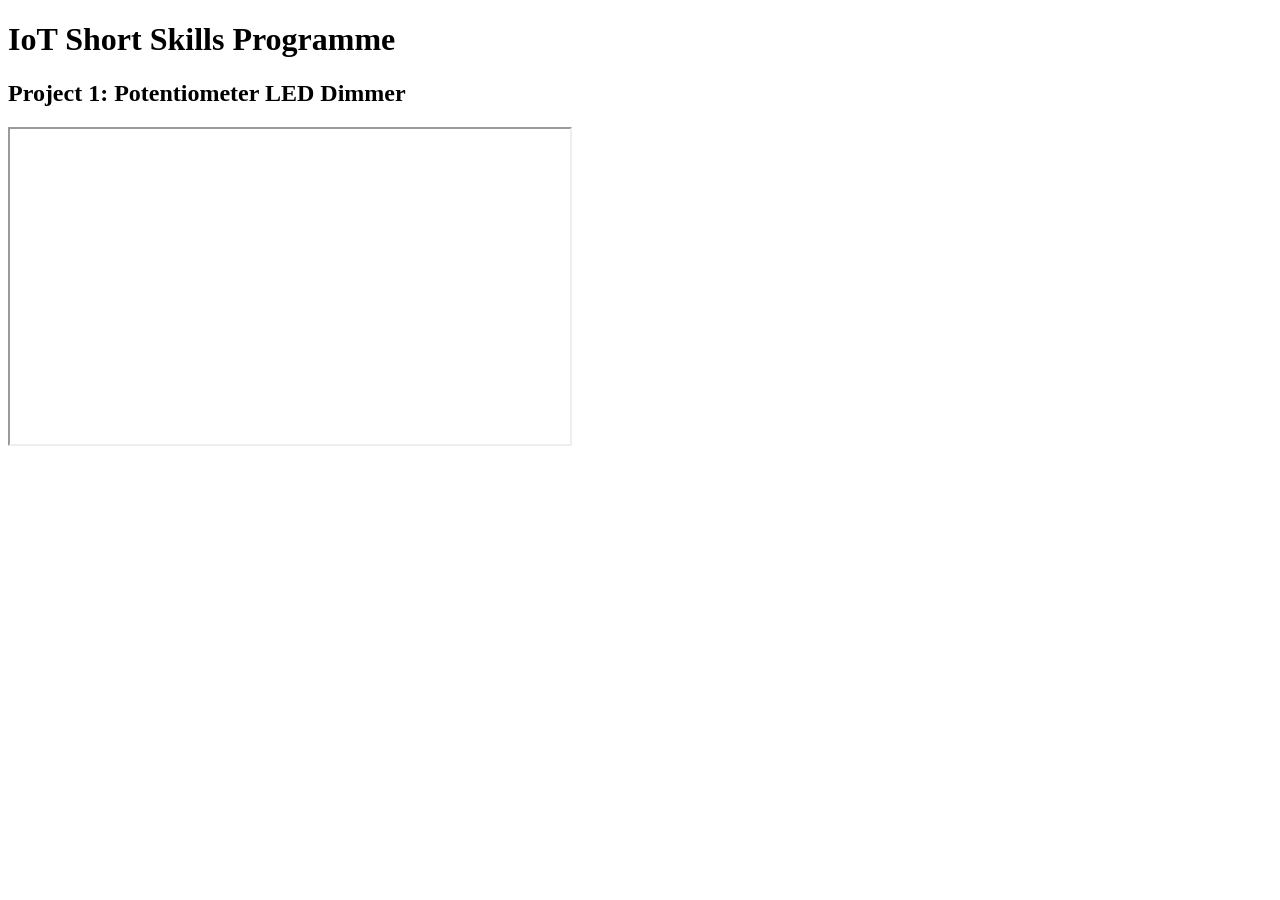
==== index.html @ 17934eb8 "Add demo page" ====
<!DOCTYPE html>
<html>
    <head>
        <title>IoT Project Demonstrations</title>
    </head>
    <body>
        <h1>IoT Short Skills Programme</h1>
        <h2>Project 1: Potentiometer LED Dimmer</h2>
        <iframe width="560" height="315"></iframe>
    </body>
</html>
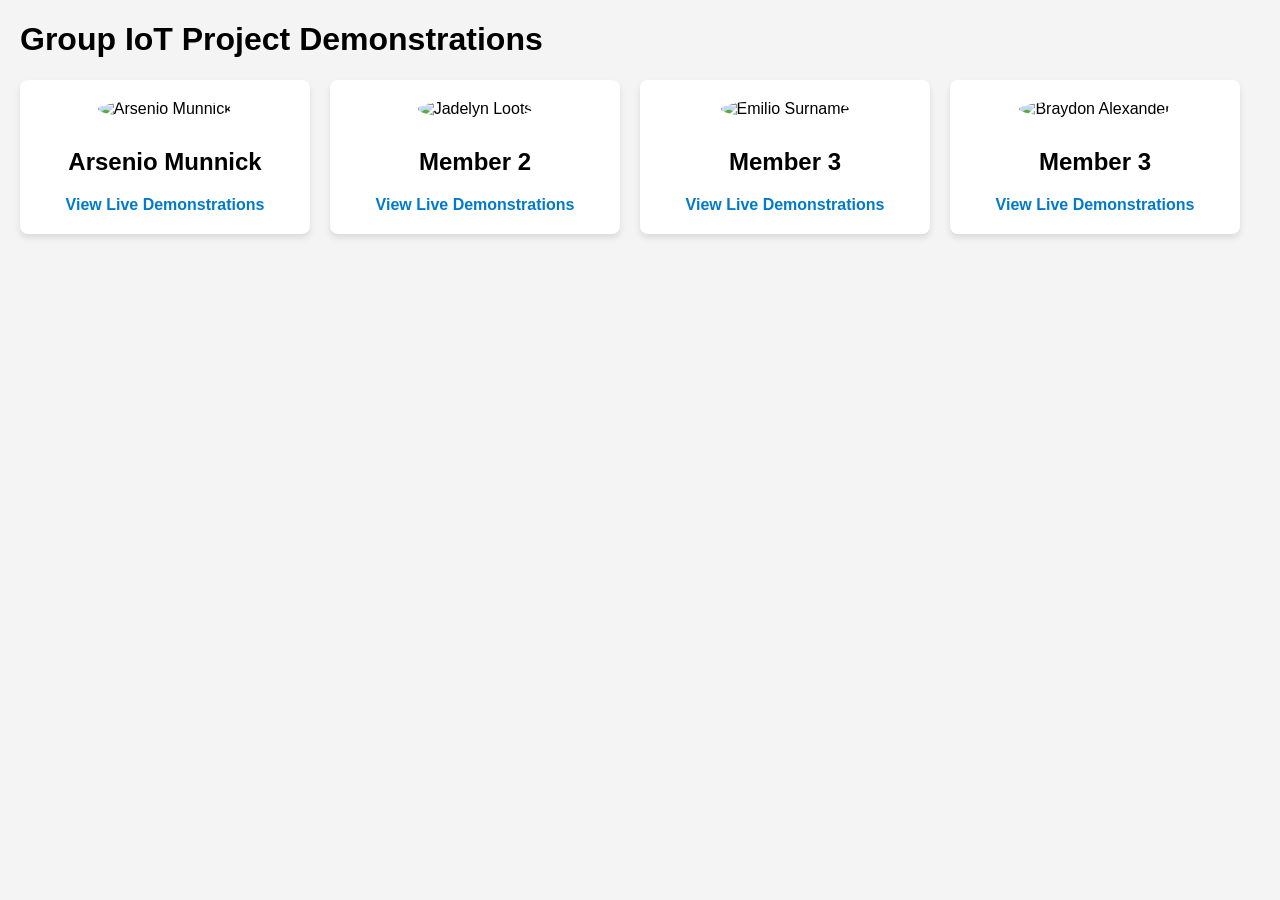
==== commit 27856d17: "Add cards and member demo pages" ====
--- a/index.html
+++ b/index.html
@@ -2,10 +2,35 @@
 <html>
     <head>
         <title>IoT Project Demonstrations</title>
+        <link rel="stylesheet" type="text/css" href="style.css">
     </head>
-    <body>
-        <h1>IoT Short Skills Programme</h1>
-        <h2>Project 1: Potentiometer LED Dimmer</h2>
-        <iframe width="560" height="315"></iframe>
-    </body>
-</html>+<body>
+  <h1>Group IoT Project Demonstrations</h1>
+
+  <div class="card-container">
+    <div class="card">
+      <img src="images/arsenio.jpg" alt="Arsenio Munnick">
+      <h2>Arsenio Munnick</h2>
+      <a href="arsenio.html">View Live Demonstrations</a>
+    </div>
+
+    <div class="card">
+      <img src="images/member2.jpg" alt="Jadelyn Loots">
+      <h2>Member 2</h2>
+      <a href="member2.html">View Live Demonstrations</a>
+    </div>
+
+    <div class="card">
+      <img src="images/member3.jpg" alt="Emilio Surname">
+      <h2>Member 3</h2>
+      <a href="member3.html">View Live Demonstrations</a>
+    </div>
+
+    <div class="card">
+      <img src="images/member3.jpg" alt="Braydon Alexander">
+      <h2>Member 3</h2>
+      <a href="member3.html">View Live Demonstrations</a>
+    </div>
+  </div>
+</body>
+</html>
--- a/style.css
+++ b/style.css
@@ -0,0 +1,33 @@
+body {
+font-family: Arial, sans-serif;
+background: #f4f4f4;
+margin: 20px;
+}
+.card-container {
+display: flex;
+flex-wrap: wrap;
+gap: 20px;
+}
+.card {
+background: white;
+border-radius: 8px;
+box-shadow: 0 4px 6px rgba(0,0,0,0.1);
+width: 250px;
+padding: 20px;
+text-align: center;
+transition: transform 0.2s;
+}
+.card:hover {
+transform: scale(1.05);
+}
+.card img {
+width: 100px;
+height: 100px;
+border-radius: 50%;
+margin-bottom: 10px;
+}
+.card a {
+text-decoration: none;
+color: #007acc;
+font-weight: bold;
+}
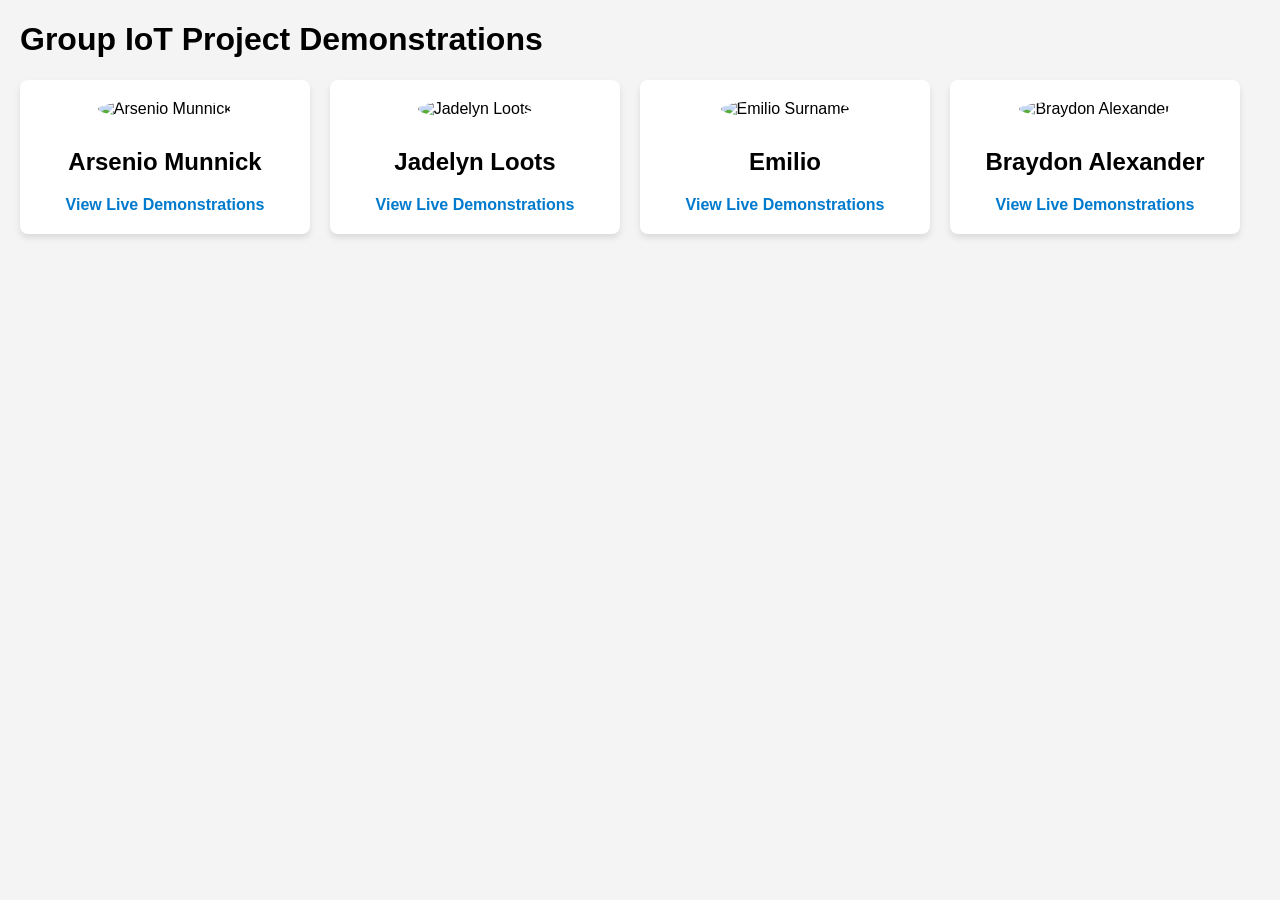
==== commit aa873106: "Update site content" ====
--- a/index.html
+++ b/index.html
@@ -16,19 +16,19 @@
 
     <div class="card">
       <img src="images/member2.jpg" alt="Jadelyn Loots">
-      <h2>Member 2</h2>
+      <h2>Jadelyn Loots</h2>
       <a href="member2.html">View Live Demonstrations</a>
     </div>
 
     <div class="card">
       <img src="images/member3.jpg" alt="Emilio Surname">
-      <h2>Member 3</h2>
+      <h2>Emilio </h2>
       <a href="member3.html">View Live Demonstrations</a>
     </div>
 
     <div class="card">
       <img src="images/member3.jpg" alt="Braydon Alexander">
-      <h2>Member 3</h2>
+      <h2>Braydon Alexander</h2>
       <a href="member3.html">View Live Demonstrations</a>
     </div>
   </div>
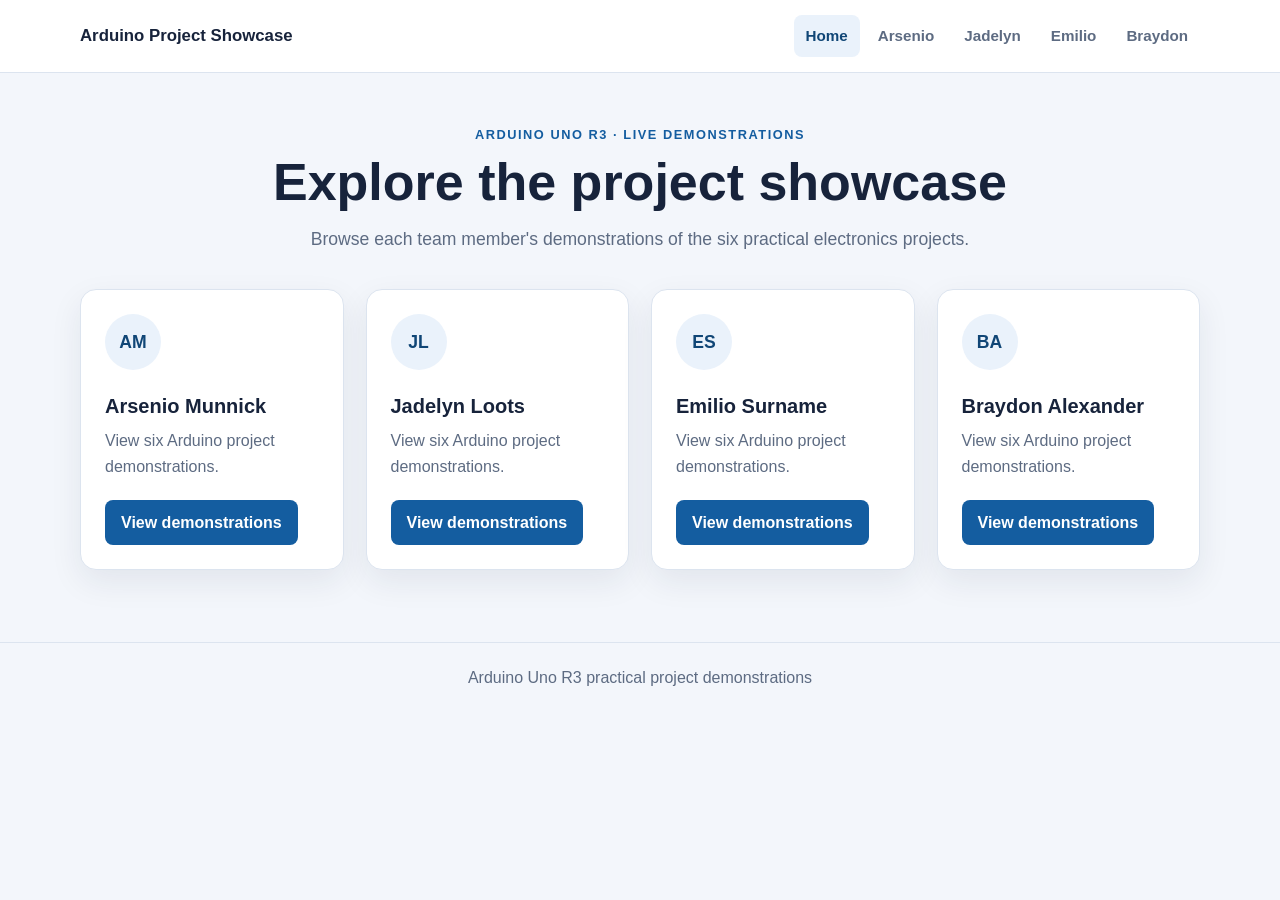
==== commit 2142103e: "Update site content" ====
--- a/index.html
+++ b/index.html
@@ -1,36 +1,67 @@
 <!DOCTYPE html>
-<html>
-    <head>
-        <title>IoT Project Demonstrations</title>
-        <link rel="stylesheet" type="text/css" href="style.css">
-    </head>
+<html lang="en">
+<head>
+  <meta charset="UTF-8">
+  <meta name="viewport" content="width=device-width, initial-scale=1">
+  <meta name="description" content="Explore the Arduino Uno R3 project demonstrations.">
+  <title>Arduino Project Demonstrations</title>
+  <link rel="stylesheet" href="style.css">
+  <script src="app.js" defer></script>
+</head>
 <body>
-  <h1>Group IoT Project Demonstrations</h1>
+  <header class="site-header">
+    <div class="header-inner">
+      <a class="brand" href="index.html">Arduino Project Showcase</a>
+      <button class="menu-toggle" type="button" aria-expanded="false" aria-controls="site-navigation">
+        Menu
+      </button>
+      <nav class="site-nav" id="site-navigation" aria-label="Main navigation">
+        <a href="index.html">Home</a>
+        <a href="member1.html">Arsenio</a>
+        <a href="member2.html">Jadelyn</a>
+        <a href="member3.html">Emilio</a>
+        <a href="member4.html">Braydon</a>
+      </nav>
+    </div>
+  </header>
 
-  <div class="card-container">
-    <div class="card">
-      <img src="images/arsenio.jpg" alt="Arsenio Munnick">
-      <h2>Arsenio Munnick</h2>
-      <a href="arsenio.html">View Live Demonstrations</a>
-    </div>
+  <main class="page-shell">
+    <section class="page-intro" aria-labelledby="page-title">
+      <p class="eyebrow">Arduino Uno R3 · Live demonstrations</p>
+      <h1 id="page-title">Explore the project showcase</h1>
+      <p>Browse each team member's demonstrations of the six practical electronics projects.</p>
+    </section>
 
-    <div class="card">
-      <img src="images/member2.jpg" alt="Jadelyn Loots">
-      <h2>Jadelyn Loots</h2>
-      <a href="member2.html">View Live Demonstrations</a>
-    </div>
+    <section class="member-grid" aria-label="Team member demonstrations">
+      <article class="member-card">
+        <span class="member-avatar" aria-hidden="true">AM</span>
+        <h2>Arsenio Munnick</h2>
+        <p>View six Arduino project demonstrations.</p>
+        <a class="button-link" href="member1.html">View demonstrations</a>
+      </article>
+      <article class="member-card">
+        <span class="member-avatar" aria-hidden="true">JL</span>
+        <h2>Jadelyn Loots</h2>
+        <p>View six Arduino project demonstrations.</p>
+        <a class="button-link" href="member2.html">View demonstrations</a>
+      </article>
+      <article class="member-card">
+        <span class="member-avatar" aria-hidden="true">ES</span>
+        <h2>Emilio Surname</h2>
+        <p>View six Arduino project demonstrations.</p>
+        <a class="button-link" href="member3.html">View demonstrations</a>
+      </article>
+      <article class="member-card">
+        <span class="member-avatar" aria-hidden="true">BA</span>
+        <h2>Braydon Alexander</h2>
+        <p>View six Arduino project demonstrations.</p>
+        <a class="button-link" href="member4.html">View demonstrations</a>
+      </article>
+    </section>
+  </main>
 
-    <div class="card">
-      <img src="images/member3.jpg" alt="Emilio Surname">
-      <h2>Emilio </h2>
-      <a href="member3.html">View Live Demonstrations</a>
-    </div>
-
-    <div class="card">
-      <img src="images/member3.jpg" alt="Braydon Alexander">
-      <h2>Braydon Alexander</h2>
-      <a href="member3.html">View Live Demonstrations</a>
-    </div>
-  </div>
+  <footer class="site-footer">
+    <p>Arduino Uno R3 practical project demonstrations</p>
+  </footer>
 </body>
 </html>
--- a/style.css
+++ b/style.css
@@ -1,33 +1,339 @@
+:root {
+  color-scheme: light;
+  --color-ink: #17233b;
+  --color-muted: #5d6b82;
+  --color-primary: #145da0;
+  --color-primary-dark: #104676;
+  --color-surface: #ffffff;
+  --color-background: #f3f6fb;
+  --color-border: #dce4ef;
+  --shadow-card: 0 12px 32px rgba(23, 35, 59, 0.08);
+}
+
+* {
+  box-sizing: border-box;
+}
+
+html {
+  scroll-behavior: smooth;
+  scroll-padding-top: 6rem;
+}
+
 body {
-font-family: Arial, sans-serif;
-background: #f4f4f4;
-margin: 20px;
-}
-.card-container {
-display: flex;
-flex-wrap: wrap;
-gap: 20px;
-}
-.card {
-background: white;
-border-radius: 8px;
-box-shadow: 0 4px 6px rgba(0,0,0,0.1);
-width: 250px;
-padding: 20px;
-text-align: center;
-transition: transform 0.2s;
-}
-.card:hover {
-transform: scale(1.05);
-}
-.card img {
-width: 100px;
-height: 100px;
-border-radius: 50%;
-margin-bottom: 10px;
-}
-.card a {
-text-decoration: none;
-color: #007acc;
-font-weight: bold;
-}
+  min-width: 320px;
+  margin: 0;
+  background: var(--color-background);
+  color: var(--color-ink);
+  font-family: Arial, sans-serif;
+  line-height: 1.6;
+}
+
+a {
+  color: var(--color-primary);
+}
+
+a:focus-visible,
+button:focus-visible {
+  outline: 3px solid #f4b942;
+  outline-offset: 3px;
+}
+
+.site-header {
+  position: sticky;
+  z-index: 10;
+  top: 0;
+  border-bottom: 1px solid var(--color-border);
+  background: rgba(255, 255, 255, 0.96);
+  backdrop-filter: blur(12px);
+}
+
+.header-inner {
+  display: flex;
+  width: min(1120px, calc(100% - 40px));
+  min-height: 72px;
+  align-items: center;
+  justify-content: space-between;
+  gap: 24px;
+  margin: 0 auto;
+}
+
+.brand {
+  color: var(--color-ink);
+  font-size: 1.05rem;
+  font-weight: 700;
+  text-decoration: none;
+}
+
+.menu-toggle {
+  display: none;
+  border: 1px solid var(--color-border);
+  border-radius: 8px;
+  padding: 8px 12px;
+  background: var(--color-surface);
+  color: var(--color-ink);
+  font: inherit;
+  font-weight: 700;
+  cursor: pointer;
+}
+
+.site-nav {
+  display: flex;
+  align-items: center;
+  gap: 6px;
+}
+
+.site-nav a {
+  border-radius: 8px;
+  padding: 9px 12px;
+  color: var(--color-muted);
+  font-size: 0.95rem;
+  font-weight: 700;
+  text-decoration: none;
+}
+
+.site-nav a:hover,
+.site-nav a[aria-current="page"] {
+  background: #eaf2fb;
+  color: var(--color-primary-dark);
+}
+
+.page-shell {
+  width: min(1120px, calc(100% - 40px));
+  margin: 0 auto;
+  padding: 52px 0 72px;
+}
+
+.page-intro {
+  max-width: 760px;
+  margin: 0 auto 36px;
+  text-align: center;
+}
+
+.eyebrow {
+  margin: 0 0 8px;
+  color: var(--color-primary);
+  font-size: 0.8rem;
+  font-weight: 700;
+  letter-spacing: 0.12em;
+  text-transform: uppercase;
+}
+
+h1,
+h2,
+h3,
+p {
+  margin-top: 0;
+}
+
+h1 {
+  margin-bottom: 12px;
+  font-size: clamp(2rem, 5vw, 3.25rem);
+  line-height: 1.15;
+}
+
+.page-intro > p:last-child {
+  margin-bottom: 0;
+  color: var(--color-muted);
+  font-size: 1.1rem;
+}
+
+.member-grid {
+  display: grid;
+  grid-template-columns: repeat(auto-fit, minmax(min(100%, 235px), 1fr));
+  gap: 22px;
+}
+
+.member-card,
+.project-card {
+  border: 1px solid var(--color-border);
+  border-radius: 16px;
+  background: var(--color-surface);
+  box-shadow: var(--shadow-card);
+}
+
+.member-card {
+  display: flex;
+  min-height: 240px;
+  flex-direction: column;
+  align-items: flex-start;
+  padding: 24px;
+  transition: transform 180ms ease, box-shadow 180ms ease;
+}
+
+.member-card:hover {
+  transform: translateY(-4px);
+  box-shadow: 0 18px 38px rgba(23, 35, 59, 0.13);
+}
+
+.member-avatar {
+  display: grid;
+  width: 56px;
+  height: 56px;
+  place-items: center;
+  margin-bottom: 20px;
+  border-radius: 50%;
+  background: #eaf2fb;
+  color: var(--color-primary-dark);
+  font-size: 1.1rem;
+  font-weight: 700;
+}
+
+.member-card h2 {
+  margin-bottom: 6px;
+  font-size: 1.25rem;
+}
+
+.member-card p {
+  margin-bottom: 20px;
+  color: var(--color-muted);
+}
+
+.button-link {
+  display: inline-flex;
+  min-height: 44px;
+  align-items: center;
+  justify-content: center;
+  margin-top: auto;
+  border-radius: 8px;
+  padding: 10px 16px;
+  background: var(--color-primary);
+  color: #ffffff;
+  font-weight: 700;
+  text-decoration: none;
+  transition: background 160ms ease;
+}
+
+.button-link:hover {
+  background: var(--color-primary-dark);
+}
+
+.project-nav {
+  display: flex;
+  flex-wrap: wrap;
+  justify-content: center;
+  gap: 8px;
+  margin: 0 0 28px;
+}
+
+.project-nav a {
+  border: 1px solid var(--color-border);
+  border-radius: 999px;
+  padding: 7px 12px;
+  background: var(--color-surface);
+  color: var(--color-muted);
+  font-size: 0.9rem;
+  font-weight: 700;
+  text-decoration: none;
+}
+
+.project-nav a:hover {
+  border-color: var(--color-primary);
+  color: var(--color-primary-dark);
+}
+
+.project-list {
+  display: grid;
+  grid-template-columns: repeat(2, minmax(0, 1fr));
+  gap: 22px;
+}
+
+.project-card {
+  overflow: hidden;
+  scroll-margin-top: 100px;
+}
+
+.project-copy {
+  padding: 22px 24px 16px;
+}
+
+.project-copy h2 {
+  margin-bottom: 0;
+  font-size: 1.25rem;
+}
+
+.project-number {
+  margin-bottom: 6px;
+  color: var(--color-primary);
+  font-size: 0.78rem;
+  font-weight: 700;
+  letter-spacing: 0.1em;
+  text-transform: uppercase;
+}
+
+.video-frame {
+  display: block;
+  width: 100%;
+  aspect-ratio: 16 / 9;
+  border: 0;
+  background: #e8edf4;
+}
+
+.video-placeholder {
+  display: grid;
+  min-height: 190px;
+  place-items: center;
+  padding: 24px;
+  background: #e8edf4;
+  color: var(--color-muted);
+  text-align: center;
+}
+
+.site-footer {
+  border-top: 1px solid var(--color-border);
+  padding: 22px 20px;
+  color: var(--color-muted);
+  text-align: center;
+}
+
+.site-footer p {
+  margin: 0;
+}
+
+@media (max-width: 700px) {
+  .header-inner {
+    min-height: 64px;
+  }
+
+  .menu-toggle {
+    display: inline-flex;
+  }
+
+  .site-nav {
+    position: absolute;
+    top: calc(100% + 1px);
+    right: 0;
+    left: 0;
+    display: none;
+    align-items: stretch;
+    flex-direction: column;
+    gap: 2px;
+    border-bottom: 1px solid var(--color-border);
+    padding: 10px 20px 14px;
+    background: var(--color-surface);
+  }
+
+  .site-nav.is-open {
+    display: flex;
+  }
+
+  .site-nav a {
+    padding: 11px 12px;
+  }
+
+  .page-shell {
+    padding-top: 38px;
+  }
+
+  .project-list {
+    grid-template-columns: 1fr;
+  }
+}
+
+@media (prefers-reduced-motion: reduce) {
+  *,
+  *::before,
+  *::after {
+    scroll-behavior: auto !important;
+    transition-duration: 0.01ms !important;
+  }
+}
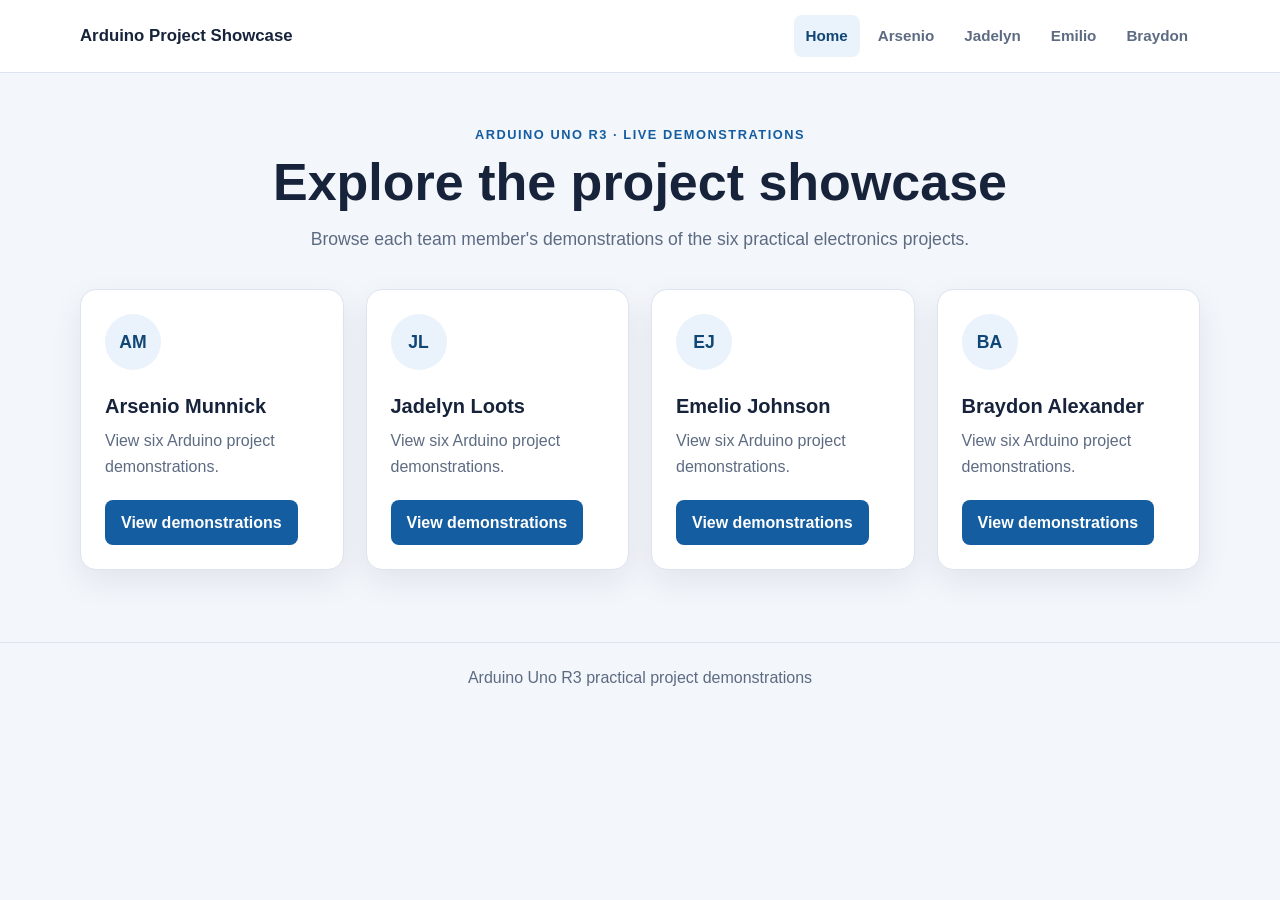
==== commit 597b9841: "Update site content" ====
--- a/index.html
+++ b/index.html
@@ -46,8 +46,8 @@
         <a class="button-link" href="member2.html">View demonstrations</a>
       </article>
       <article class="member-card">
-        <span class="member-avatar" aria-hidden="true">ES</span>
-        <h2>Emilio Surname</h2>
+        <span class="member-avatar" aria-hidden="true">EJ</span>
+        <h2>Emelio Johnson</h2>
         <p>View six Arduino project demonstrations.</p>
         <a class="button-link" href="member3.html">View demonstrations</a>
       </article>
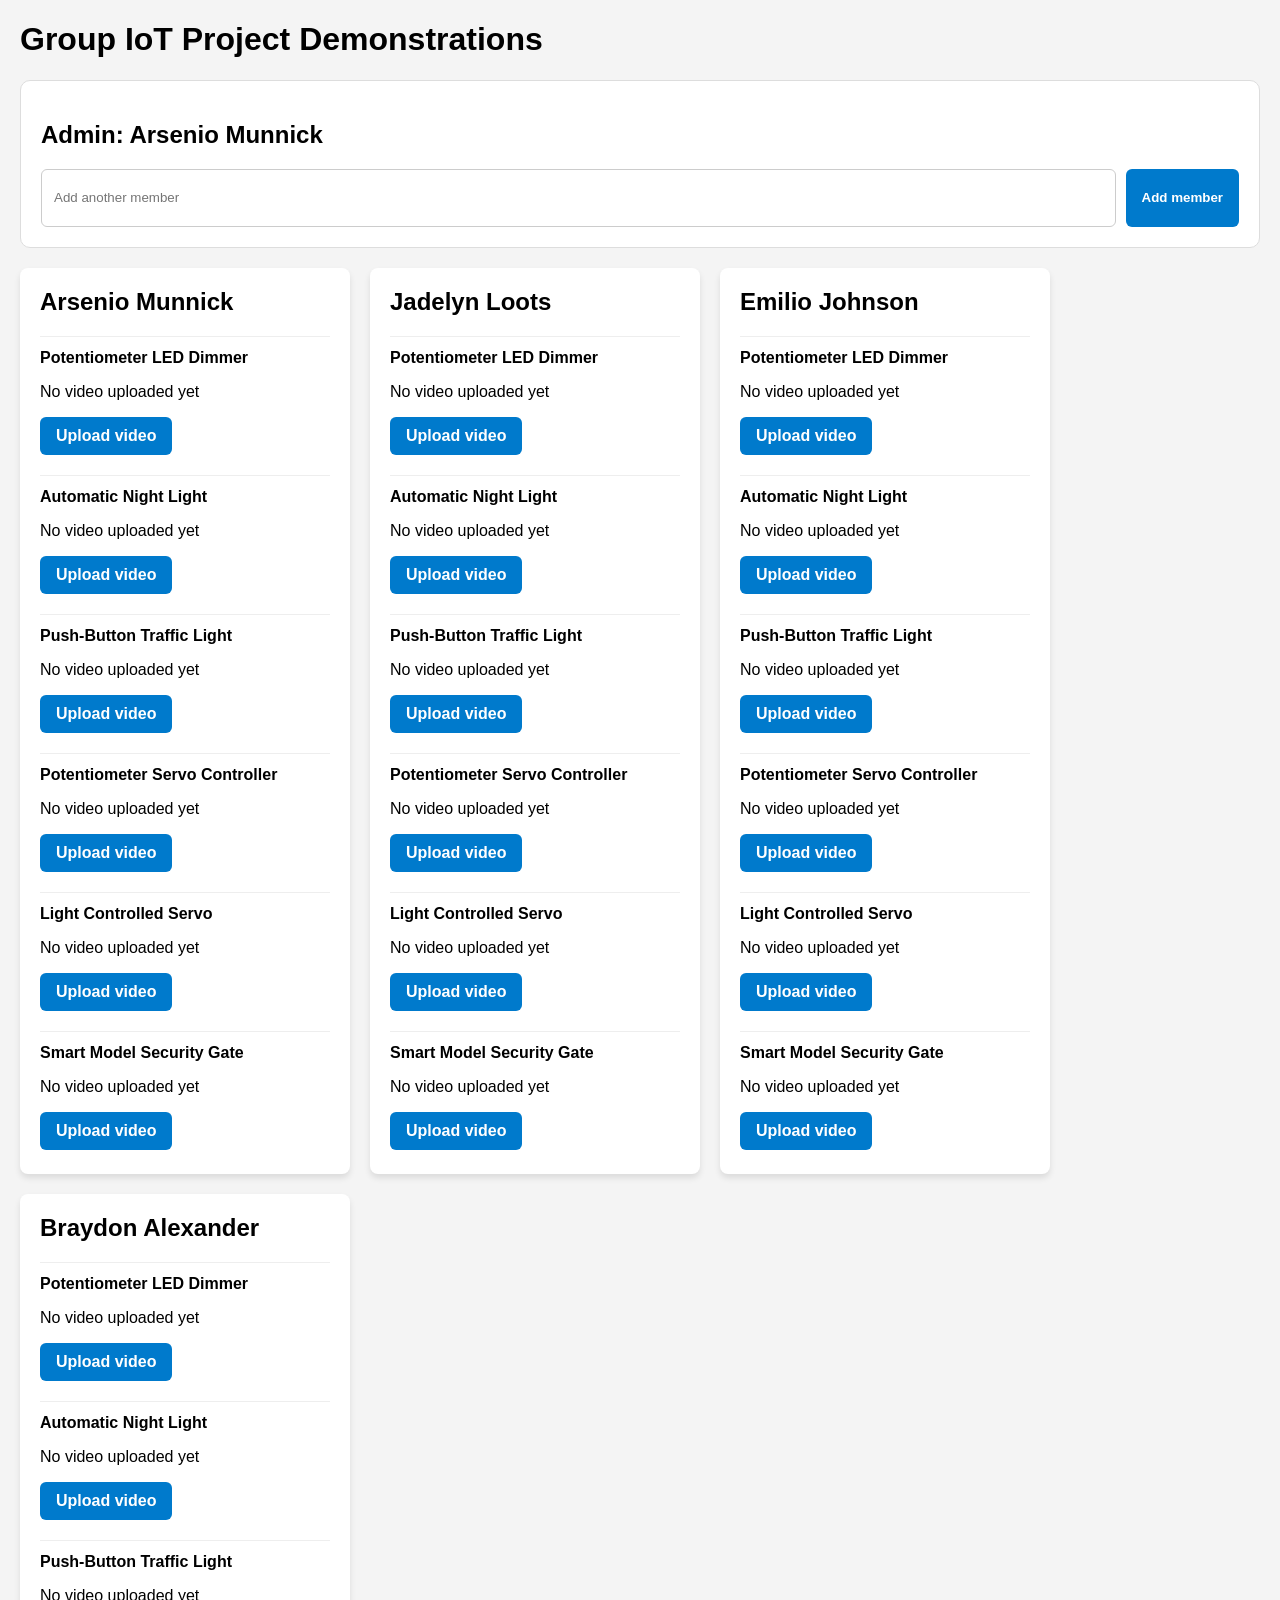
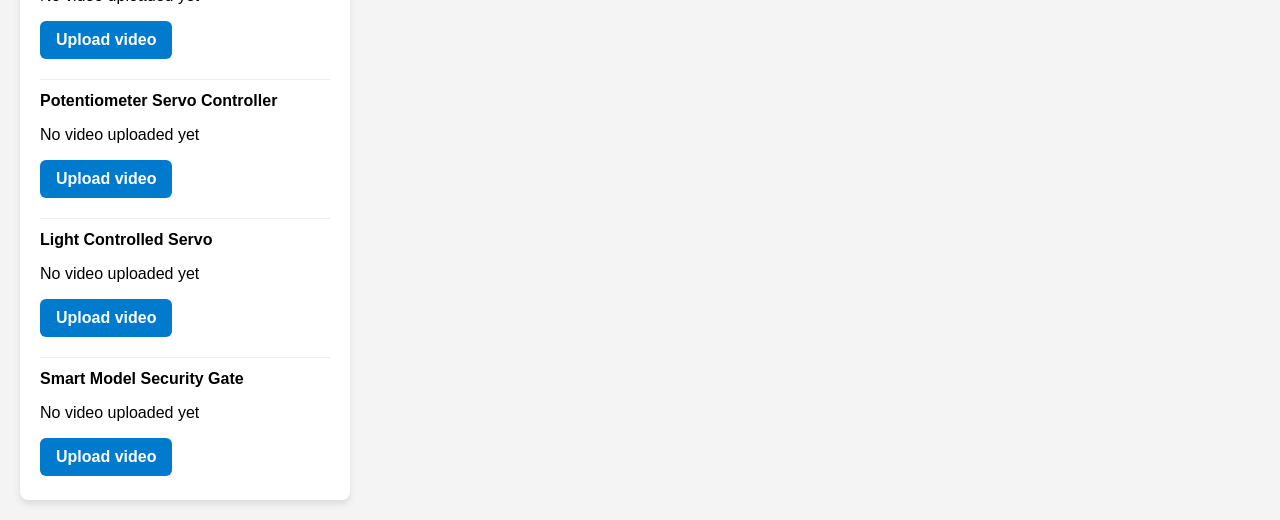
==== commit c815a406: "Restore original site hub; add browser-demo member upload support (IndexedDB) and admin add-member U" ====
--- a/index.html
+++ b/index.html
@@ -1,67 +1,22 @@
 <!DOCTYPE html>
-<html lang="en">
-<head>
-  <meta charset="UTF-8">
-  <meta name="viewport" content="width=device-width, initial-scale=1">
-  <meta name="description" content="Explore the Arduino Uno R3 project demonstrations.">
-  <title>Arduino Project Demonstrations</title>
-  <link rel="stylesheet" href="style.css">
-  <script src="app.js" defer></script>
-</head>
+<html>
+    <head>
+        <title>IoT Project Demonstrations</title>
+        <link rel="stylesheet" type="text/css" href="style.css">
+    </head>
 <body>
-  <header class="site-header">
-    <div class="header-inner">
-      <a class="brand" href="index.html">Arduino Project Showcase</a>
-      <button class="menu-toggle" type="button" aria-expanded="false" aria-controls="site-navigation">
-        Menu
-      </button>
-      <nav class="site-nav" id="site-navigation" aria-label="Main navigation">
-        <a href="index.html">Home</a>
-        <a href="member1.html">Arsenio</a>
-        <a href="member2.html">Jadelyn</a>
-        <a href="member3.html">Emilio</a>
-        <a href="member4.html">Braydon</a>
-      </nav>
-    </div>
-  </header>
+  <h1>Group IoT Project Demonstrations</h1>
 
-  <main class="page-shell">
-    <section class="page-intro" aria-labelledby="page-title">
-      <p class="eyebrow">Arduino Uno R3 · Live demonstrations</p>
-      <h1 id="page-title">Explore the project showcase</h1>
-      <p>Browse each team member's demonstrations of the six practical electronics projects.</p>
-    </section>
+  <div class="admin-panel">
+    <h2>Admin: Arsenio Munnick</h2>
+    <form id="admin-form">
+      <input id="new-member-name" type="text" placeholder="Add another member" maxlength="80">
+      <button type="submit">Add member</button>
+    </form>
+  </div>
 
-    <section class="member-grid" aria-label="Team member demonstrations">
-      <article class="member-card">
-        <span class="member-avatar" aria-hidden="true">AM</span>
-        <h2>Arsenio Munnick</h2>
-        <p>View six Arduino project demonstrations.</p>
-        <a class="button-link" href="member1.html">View demonstrations</a>
-      </article>
-      <article class="member-card">
-        <span class="member-avatar" aria-hidden="true">JL</span>
-        <h2>Jadelyn Loots</h2>
-        <p>View six Arduino project demonstrations.</p>
-        <a class="button-link" href="member2.html">View demonstrations</a>
-      </article>
-      <article class="member-card">
-        <span class="member-avatar" aria-hidden="true">EJ</span>
-        <h2>Emelio Johnson</h2>
-        <p>View six Arduino project demonstrations.</p>
-        <a class="button-link" href="member3.html">View demonstrations</a>
-      </article>
-      <article class="member-card">
-        <span class="member-avatar" aria-hidden="true">BA</span>
-        <h2>Braydon Alexander</h2>
-        <p>View six Arduino project demonstrations.</p>
-        <a class="button-link" href="member4.html">View demonstrations</a>
-      </article>
-    </section>
-  </main>
+  <div class="card-container" id="member-list"></div>
 
-  <footer class="site-footer">
-    <p>Arduino Uno R3 practical project demonstrations</p>
-  </footer>
+  <script src="app.js"></script>
 </body>
 </html>
--- a/style.css
+++ b/style.css
@@ -1,339 +1,104 @@
-:root {
-  color-scheme: light;
-  --color-ink: #17233b;
-  --color-muted: #5d6b82;
-  --color-primary: #145da0;
-  --color-primary-dark: #104676;
-  --color-surface: #ffffff;
-  --color-background: #f3f6fb;
-  --color-border: #dce4ef;
-  --shadow-card: 0 12px 32px rgba(23, 35, 59, 0.08);
+body {
+  font-family: Arial, sans-serif;
+  background: #f4f4f4;
+  margin: 20px;
 }
 
-* {
-  box-sizing: border-box;
+.admin-panel {
+  background: #fff;
+  border: 1px solid #ddd;
+  border-radius: 10px;
+  padding: 20px;
+  margin-bottom: 20px;
 }
 
-html {
-  scroll-behavior: smooth;
-  scroll-padding-top: 6rem;
+.admin-panel form {
+  display: flex;
+  gap: 10px;
+  flex-wrap: wrap;
 }
 
-body {
-  min-width: 320px;
-  margin: 0;
-  background: var(--color-background);
-  color: var(--color-ink);
-  font-family: Arial, sans-serif;
-  line-height: 1.6;
+.admin-panel input {
+  flex: 1 1 220px;
+  min-height: 40px;
+  padding: 8px 12px;
+  border: 1px solid #ccc;
+  border-radius: 6px;
 }
 
-a {
-  color: var(--color-primary);
+.admin-panel button,
+.upload-label {
+  background: #007acc;
+  color: white;
+  border: none;
+  border-radius: 6px;
+  padding: 10px 16px;
+  cursor: pointer;
+  font-weight: bold;
 }
 
-a:focus-visible,
-button:focus-visible {
-  outline: 3px solid #f4b942;
-  outline-offset: 3px;
+.card-container {
+  display: flex;
+  flex-wrap: wrap;
+  gap: 20px;
 }
 
-.site-header {
-  position: sticky;
-  z-index: 10;
-  top: 0;
-  border-bottom: 1px solid var(--color-border);
-  background: rgba(255, 255, 255, 0.96);
-  backdrop-filter: blur(12px);
+.card {
+  background: white;
+  border-radius: 8px;
+  box-shadow: 0 4px 6px rgba(0,0,0,0.1);
+  width: 290px;
+  padding: 20px;
+  text-align: left;
+  transition: transform 0.2s;
 }
 
-.header-inner {
-  display: flex;
-  width: min(1120px, calc(100% - 40px));
-  min-height: 72px;
-  align-items: center;
-  justify-content: space-between;
-  gap: 24px;
-  margin: 0 auto;
+.card:hover {
+  transform: scale(1.02);
 }
 
-.brand {
-  color: var(--color-ink);
-  font-size: 1.05rem;
-  font-weight: 700;
-  text-decoration: none;
+.card h2 {
+  margin-top: 0;
 }
 
-.menu-toggle {
-  display: none;
-  border: 1px solid var(--color-border);
+.video-slot {
+  border-top: 1px solid #eee;
+  margin-top: 16px;
+  padding-top: 12px;
+}
+
+.video-slot h3 {
+  font-size: 1rem;
+  margin: 0 0 10px;
+}
+
+.member-video {
+  width: 100%;
+  max-height: 180px;
   border-radius: 8px;
-  padding: 8px 12px;
-  background: var(--color-surface);
-  color: var(--color-ink);
-  font: inherit;
-  font-weight: 700;
+  background: #ddd;
+  margin-bottom: 10px;
+}
+
+.upload-label {
+  display: inline-block;
+  position: relative;
+  overflow: hidden;
+}
+
+.upload-label input {
+  position: absolute;
+  inset: 0;
+  opacity: 0;
   cursor: pointer;
 }
 
-.site-nav {
-  display: flex;
-  align-items: center;
-  gap: 6px;
-}
-
-.site-nav a {
-  border-radius: 8px;
-  padding: 9px 12px;
-  color: var(--color-muted);
-  font-size: 0.95rem;
-  font-weight: 700;
-  text-decoration: none;
-}
-
-.site-nav a:hover,
-.site-nav a[aria-current="page"] {
-  background: #eaf2fb;
-  color: var(--color-primary-dark);
-}
-
-.page-shell {
-  width: min(1120px, calc(100% - 40px));
-  margin: 0 auto;
-  padding: 52px 0 72px;
-}
-
-.page-intro {
-  max-width: 760px;
-  margin: 0 auto 36px;
-  text-align: center;
-}
-
-.eyebrow {
-  margin: 0 0 8px;
-  color: var(--color-primary);
-  font-size: 0.8rem;
-  font-weight: 700;
-  letter-spacing: 0.12em;
-  text-transform: uppercase;
-}
-
-h1,
-h2,
-h3,
-p {
-  margin-top: 0;
-}
-
-h1 {
-  margin-bottom: 12px;
-  font-size: clamp(2rem, 5vw, 3.25rem);
-  line-height: 1.15;
-}
-
-.page-intro > p:last-child {
-  margin-bottom: 0;
-  color: var(--color-muted);
-  font-size: 1.1rem;
-}
-
-.member-grid {
-  display: grid;
-  grid-template-columns: repeat(auto-fit, minmax(min(100%, 235px), 1fr));
-  gap: 22px;
-}
-
-.member-card,
-.project-card {
-  border: 1px solid var(--color-border);
-  border-radius: 16px;
-  background: var(--color-surface);
-  box-shadow: var(--shadow-card);
-}
-
-.member-card {
-  display: flex;
-  min-height: 240px;
-  flex-direction: column;
-  align-items: flex-start;
-  padding: 24px;
-  transition: transform 180ms ease, box-shadow 180ms ease;
-}
-
-.member-card:hover {
-  transform: translateY(-4px);
-  box-shadow: 0 18px 38px rgba(23, 35, 59, 0.13);
-}
-
-.member-avatar {
-  display: grid;
-  width: 56px;
-  height: 56px;
-  place-items: center;
-  margin-bottom: 20px;
-  border-radius: 50%;
-  background: #eaf2fb;
-  color: var(--color-primary-dark);
-  font-size: 1.1rem;
-  font-weight: 700;
-}
-
-.member-card h2 {
-  margin-bottom: 6px;
-  font-size: 1.25rem;
-}
-
-.member-card p {
-  margin-bottom: 20px;
-  color: var(--color-muted);
-}
-
-.button-link {
-  display: inline-flex;
-  min-height: 44px;
-  align-items: center;
-  justify-content: center;
-  margin-top: auto;
-  border-radius: 8px;
-  padding: 10px 16px;
-  background: var(--color-primary);
-  color: #ffffff;
-  font-weight: 700;
-  text-decoration: none;
-  transition: background 160ms ease;
-}
-
-.button-link:hover {
-  background: var(--color-primary-dark);
-}
-
-.project-nav {
-  display: flex;
-  flex-wrap: wrap;
-  justify-content: center;
-  gap: 8px;
-  margin: 0 0 28px;
-}
-
-.project-nav a {
-  border: 1px solid var(--color-border);
-  border-radius: 999px;
-  padding: 7px 12px;
-  background: var(--color-surface);
-  color: var(--color-muted);
-  font-size: 0.9rem;
-  font-weight: 700;
-  text-decoration: none;
-}
-
-.project-nav a:hover {
-  border-color: var(--color-primary);
-  color: var(--color-primary-dark);
-}
-
-.project-list {
-  display: grid;
-  grid-template-columns: repeat(2, minmax(0, 1fr));
-  gap: 22px;
-}
-
-.project-card {
-  overflow: hidden;
-  scroll-margin-top: 100px;
-}
-
-.project-copy {
-  padding: 22px 24px 16px;
-}
-
-.project-copy h2 {
-  margin-bottom: 0;
-  font-size: 1.25rem;
-}
-
-.project-number {
-  margin-bottom: 6px;
-  color: var(--color-primary);
-  font-size: 0.78rem;
-  font-weight: 700;
-  letter-spacing: 0.1em;
-  text-transform: uppercase;
-}
-
-.video-frame {
-  display: block;
-  width: 100%;
-  aspect-ratio: 16 / 9;
-  border: 0;
-  background: #e8edf4;
-}
-
-.video-placeholder {
-  display: grid;
-  min-height: 190px;
-  place-items: center;
-  padding: 24px;
-  background: #e8edf4;
-  color: var(--color-muted);
-  text-align: center;
-}
-
-.site-footer {
-  border-top: 1px solid var(--color-border);
-  padding: 22px 20px;
-  color: var(--color-muted);
-  text-align: center;
-}
-
-.site-footer p {
-  margin: 0;
-}
-
-@media (max-width: 700px) {
-  .header-inner {
-    min-height: 64px;
+@media (max-width: 600px) {
+  .card {
+    width: 100%;
   }
 
-  .menu-toggle {
-    display: inline-flex;
-  }
-
-  .site-nav {
-    position: absolute;
-    top: calc(100% + 1px);
-    right: 0;
-    left: 0;
-    display: none;
-    align-items: stretch;
+  .admin-panel form {
     flex-direction: column;
-    gap: 2px;
-    border-bottom: 1px solid var(--color-border);
-    padding: 10px 20px 14px;
-    background: var(--color-surface);
-  }
-
-  .site-nav.is-open {
-    display: flex;
-  }
-
-  .site-nav a {
-    padding: 11px 12px;
-  }
-
-  .page-shell {
-    padding-top: 38px;
-  }
-
-  .project-list {
-    grid-template-columns: 1fr;
   }
 }
-
-@media (prefers-reduced-motion: reduce) {
-  *,
-  *::before,
-  *::after {
-    scroll-behavior: auto !important;
-    transition-duration: 0.01ms !important;
-  }
-}
